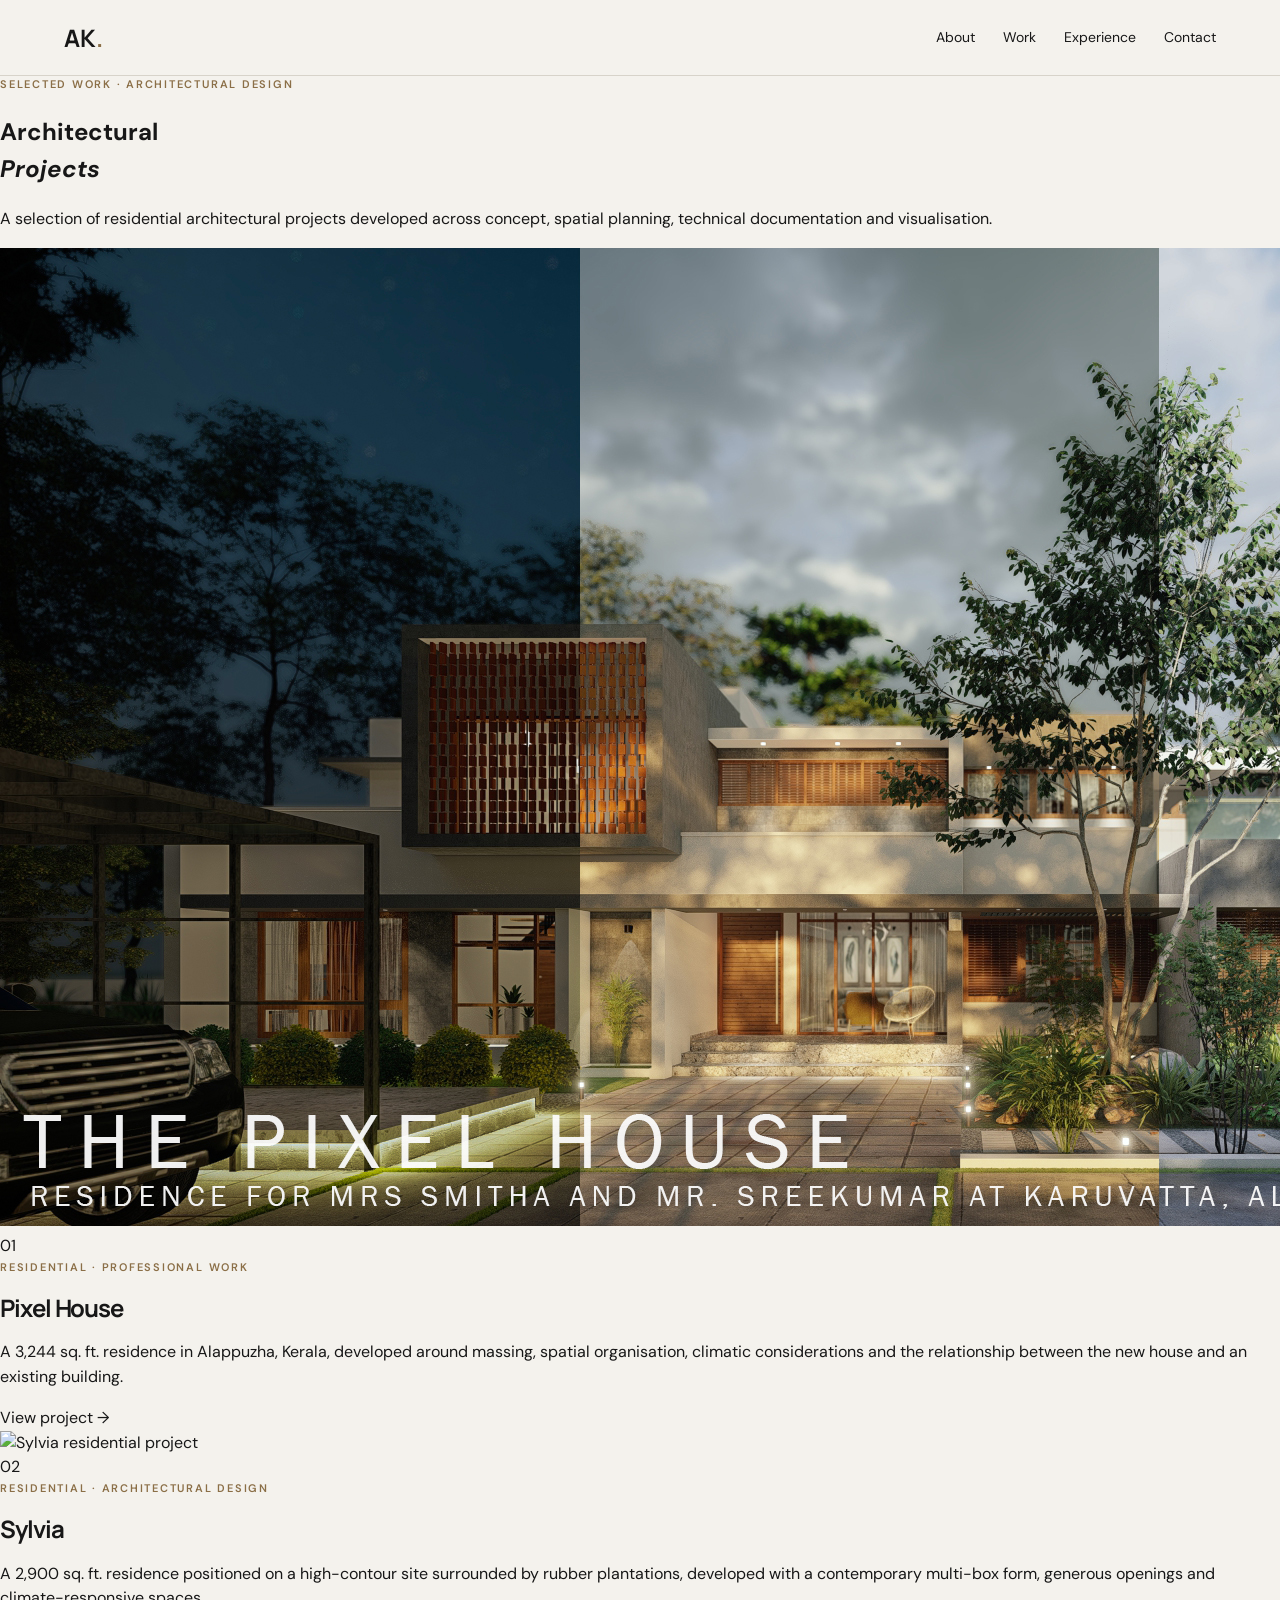
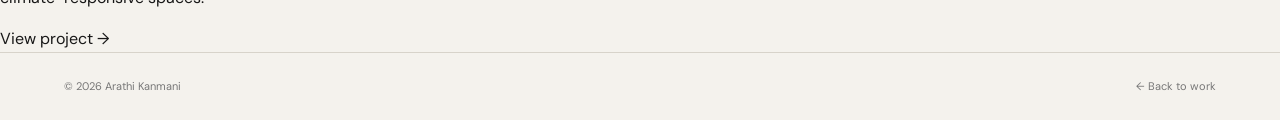
==== architectural-projects.html @ 689aa251 "Create architectural-projects.html" ====
<!doctype html>
<html lang="en">

<head>
    <meta charset="utf-8">
    <meta name="viewport" content="width=device-width, initial-scale=1">

    <title>Architectural Projects — Arathi Kanmani</title>

    <link rel="stylesheet" href="style.css">
</head>

<body>

<header class="site-header">

    <a class="logo" href="index.html">
        AK<span>.</span>
    </a>

    <nav>
        <a href="index.html#about">About</a>
        <a href="index.html#work">Work</a>
        <a href="index.html#experience">Experience</a>
        <a href="index.html#contact">Contact</a>
    </nav>

</header>


<main>

    <!-- PAGE HERO -->

    <section class="project-list-hero">

        <p class="eyebrow">
            SELECTED WORK · ARCHITECTURAL DESIGN
        </p>

        <h1>
            Architectural<br>
            <em>Projects</em>
        </h1>

        <p>
            A selection of residential architectural projects developed
            across concept, spatial planning, technical documentation
            and visualisation.
        </p>

    </section>


    <!-- PROJECTS -->

    <section class="architectural-projects">

        <!-- PIXEL HOUSE -->

        <a class="architectural-project-card"
           href="project-pixel-house.html">

            <div class="architectural-project-image">
                <img src="images/pixel-house-main.jpg"
                     alt="Pixel House residential project">
            </div>

            <div class="architectural-project-info">

                <div>
                    <span class="project-number">
                        01
                    </span>

                    <p class="eyebrow">
                        RESIDENTIAL · PROFESSIONAL WORK
                    </p>

                    <h2>
                        Pixel House
                    </h2>
                </div>

                <div class="architectural-project-description">

                    <p>
                        A 3,244 sq. ft. residence in Alappuzha, Kerala,
                        developed around massing, spatial organisation,
                        climatic considerations and the relationship
                        between the new house and an existing building.
                    </p>

                    <span class="project-view">
                        View project →
                    </span>

                </div>

            </div>

        </a>


        <!-- SYLVIA -->

        <a class="architectural-project-card"
           href="project-sylvia.html">

            <div class="architectural-project-image">
                <img src="images/project-sylvia-main.jpg"
                     alt="Sylvia residential project">
            </div>

            <div class="architectural-project-info">

                <div>
                    <span class="project-number">
                        02
                    </span>

                    <p class="eyebrow">
                        RESIDENTIAL · ARCHITECTURAL DESIGN
                    </p>

                    <h2>
                        Sylvia
                    </h2>
                </div>

                <div class="architectural-project-description">

                    <p>
                        A 2,900 sq. ft. residence positioned on a high-contour
                        site surrounded by rubber plantations, developed with
                        a contemporary multi-box form, generous openings and
                        climate-responsive spaces.
                    </p>

                    <span class="project-view">
                        View project →
                    </span>

                </div>

            </div>

        </a>

    </section>

</main>


<footer>

    <span>
        © 2026 Arathi Kanmani
    </span>

    <a href="index.html#work">
        ← Back to work
    </a>

</footer>

</body>
</html>
---- style.css ----
@import url('https://fonts.googleapis.com/css2?family=DM+Sans:wght@400;500;600&family=Manrope:wght@500;600;700&display=swap');

:root{
    --ink:#171717;
    --muted:#666;
    --paper:#f4f2ed;
    --line:#d7d3ca;
    --accent:#8b6f47
}

*{
    box-sizing:border-box
}

html{
    scroll-behavior:smooth
}

body{
    margin:0;
    background:var(--paper);
    color:var(--ink);
    font-family:"DM Sans",Arial,sans-serif;
    line-height:1.55
}

a{
    color:inherit;
    text-decoration:none
}

.site-header{
    height:76px;
    border-bottom:1px solid var(--line);
    display:flex;
    align-items:center;
    justify-content:space-between;
    padding:0 5vw;
    position:sticky;
    top:0;
    background:rgba(244,242,237,.94);
    backdrop-filter:blur(8px);
    z-index:10
}

.logo{
    font:700 24px Manrope
}

.logo span{
    color:var(--accent)
}

nav{
    display:flex;
    gap:28px;
    font-size:14px
}

nav a:hover,
.text-link:hover{
    color:var(--accent)
}

.menu-toggle{
    display:none;
    background:none;
    border:0;
    font-size:22px
}

.hero{
    min-height:82vh;
    padding:9vw 8vw;
    display:grid;
    grid-template-columns:1.05fr .95fr;
    gap:8vw;
    align-items:center
}

.eyebrow{
    font-size:11px;
    letter-spacing:.16em;
    font-weight:600;
    color:var(--accent);
    margin:0 0 20px
}

.hero h1,
h2{
    font-family:Manrope,Arial,sans-serif;
    line-height:1.02;
    letter-spacing:-.045em
}

.hero h1{
    font-size:clamp(48px,7vw,92px);
    margin:0 0 30px
}

.hero h1 em{
    font-style:normal;
    color:#777
}

.lead{
    font-size:20px;
    max-width:620px;
    color:#555
}

.actions{
    display:flex;
    gap:26px;
    align-items:center;
    margin-top:35px
}

.button{
    display:inline-block;
    background:var(--ink);
    color:white;
    padding:13px 19px;
    font-size:13px
}

.text-link{
    font-size:14px;
    font-weight:600
}

.hero-card{
    min-height:520px;
    display:flex;
    flex-direction:column;
    justify-content:flex-end
}

.placeholder,
.image-placeholder{
    background:#dedbd4;
    display:flex;
    align-items:center;
    justify-content:center;
    text-align:center;
    color:#777;
    letter-spacing:.08em;
    font-size:13px;
    overflow:hidden
}

.placeholder{
    height:420px
}

.hero-card img{
    width:100%;
    height:420px;
    object-fit:cover;
    display:block
}

.hero-card p{
    font-size:11px;
    color:#777
}

.image-placeholder{
    height:280px;
    margin-bottom:20px
}

.image-placeholder img{
    width:100%;
    height:100%;
    object-fit:cover;
    display:block
}

.featured .image-placeholder{
    height:380px
}

.intro-grid,
.split-section,
.about{
    padding:9vw 8vw;
    border-top:1px solid var(--line);
    display:grid;
    grid-template-columns:1fr 1fr;
    gap:10vw
}

.intro-grid h2,
.split-section h2,
.about h2,
.contact h2,
.cv h2{
    font-size:clamp(38px,5vw,65px);
    margin:0
}

.intro-grid p:not(.eyebrow),
.about p:not(.eyebrow),
.contact p:not(.eyebrow),
.wide-copy{
    font-size:18px;
    color:#555;
    max-width:650px
}

.section{
    padding:9vw 6vw
}

.section-head{
    display:flex;
    justify-content:space-between;
    align-items:end;
    margin:0 2vw 45px
}

.section-head h2{
    font-size:58px;
    margin:0
}

.section-head>p{
    color:#777
}

.project-grid{
    display:grid;
    grid-template-columns:repeat(2,1fr);
    gap:55px 28px
}

.project{
    display:block
}

.project.featured{
    grid-column:span 2
}

.project span{
    font-size:10px;
    letter-spacing:.13em;
    color:var(--accent)
}

.project h3{
    font:600 28px Manrope;
    margin:8px 0
}

.project p{
    color:#666;
    margin:0;
    max-width:600px
}

.project:hover .image-placeholder{
    transform:translateY(-4px);
    transition:.25s
}

.process{
    padding:10vw 8vw;
    background:#e8e5de
}

.process h2{
    font-size:clamp(42px,6vw,75px);
    max-width:800px;
    margin:0
}

.process-line{
    display:grid;
    grid-template-columns:repeat(5,1fr);
    border-top:1px solid #aaa;
    border-bottom:1px solid #aaa;
    margin:70px 0 35px
}

.process-line div{
    padding:25px 10px;
    border-right:1px solid #aaa;
    font-size:12px;
    letter-spacing:.12em
}

.process-line div:last-child{
    border:0
}

.process-line b{
    font-size:12px
}

.timeline article{
    padding:25px 0;
    border-top:1px solid var(--line)
}

.timeline article:last-child{
    border-bottom:1px solid var(--line)
}

.timeline span{
    font-size:10px;
    letter-spacing:.14em;
    color:var(--accent)
}

.timeline h3{
    font:600 24px Manrope;
    margin:7px 0
}

.timeline p{
    color:#666;
    margin:0
}

.skills{
    display:flex;
    flex-wrap:wrap;
    gap:9px;
    margin-top:30px
}

.skills span{
    border:1px solid var(--line);
    padding:8px 12px;
    font-size:12px
}

.cv,
.contact{
    padding:9vw 8vw;
    border-top:1px solid var(--line)
}

.cv p{
    color:#666
}

.contact{
    background:#1b1b1b;
    color:#eee
}

.contact .eyebrow{
    color:#c9a873
}

.contact h2{
    font-size:clamp(50px,8vw,100px)
}

.contact>p{
    max-width:650px
}

.contact-links{
    display:flex;
    flex-wrap:wrap;
    gap:28px;
    margin-top:45px
}

.contact-links a{
    border-bottom:1px solid #666;
    padding-bottom:4px
}

footer{
    padding:25px 5vw;
    display:flex;
    justify-content:space-between;
    font-size:11px;
    color:#777;
    border-top:1px solid var(--line)
}

code{
    background:#e5e1d9;
    padding:3px 5px
}


/* =========================================================
   PIXEL HOUSE PROJECT PAGE
   ========================================================= */

.project-hero{
    min-height:calc(100vh - 76px);
    padding:8vw;
    display:grid;
    grid-template-columns:0.85fr 1.15fr;
    gap:7vw;
    align-items:center;
    border-bottom:1px solid var(--line)
}

.project-hero-text{
    max-width:650px
}

.project-hero h1{
    font-family:Manrope,Arial,sans-serif;
    font-size:clamp(60px,8vw,110px);
    line-height:.94;
    letter-spacing:-.055em;
    margin:0 0 28px
}

.project-hero h1 em{
    font-style:normal;
    color:#777
}

.project-location{
    font-size:14px;
    color:#666;
    margin-bottom:25px
}

.project-hero .lead{
    font-size:18px;
    max-width:570px;
    color:#555
}

.project-hero-image{
    width:100%;
}

.project-hero-image img{
    width:100%;
    height:min(70vh,650px);
    object-fit:cover;
    display:block
}


/* PROJECT INFORMATION */

.project-meta{
    display:grid;
    grid-template-columns:repeat(2,1fr);
    gap:20px 35px;
    margin-top:45px;
    padding-top:25px;
    border-top:1px solid var(--line)
}

.project-meta div{
    display:flex;
    flex-direction:column;
    gap:5px
}

.project-meta span{
    font-size:9px;
    letter-spacing:.15em;
    color:var(--accent);
    font-weight:600
}

.project-meta strong{
    font-size:13px;
    font-weight:500
}


/* PROJECT INTRODUCTION */

.project-introduction{
    padding:9vw 8vw;
    border-bottom:1px solid var(--line);
    display:grid;
    grid-template-columns:.75fr 1.25fr;
    gap:10vw
}

.project-introduction h2{
    font-size:clamp(42px,5vw,68px);
    margin:0
}

.project-description{
    max-width:720px
}

.project-description p{
    font-size:18px;
    color:#555;
    margin:0 0 22px
}

.project-description p:last-child{
    margin-bottom:0
}


/* PROJECT SECTIONS */

.project-section{
    padding:8vw 6vw;
    border-bottom:1px solid var(--line)
}

.project-section-heading{
    margin:0 2vw 45px
}

.project-section-heading .eyebrow{
    margin-bottom:12px
}

.project-section-heading h2{
    font-size:clamp(40px,5vw,68px);
    margin:0
}


/* TWO COLUMN IMAGES */

.two-column-images{
    display:grid;
    grid-template-columns:repeat(2,1fr);
    gap:28px
}

.project-section figure{
    margin:0
}

.project-section figure img{
    width:100%;
    display:block
}

.project-section figcaption{
    font-size:11px;
    color:#777;
    margin-top:12px;
    letter-spacing:.05em
}


/* DRAWING IMAGES */

.drawing-images figure{
    background:#ebe9e3;
    padding:0
}

.drawing-images img{
    height:520px;
    object-fit:contain;
}


/* ELEVATIONS */

.four-column-images{
    display:grid;
    grid-template-columns:repeat(4,1fr);
    gap:18px
}

.four-column-images figure{
    min-width:0
}

.four-column-images img{
    width:100%;
    height:480px;
    object-fit:contain;
    background:#ebe9e3
}


/* SECTIONS + AXONOMETRIC */

.section-axon-grid{
    display:grid;
    grid-template-columns:1fr 1fr;
    gap:28px;
    align-items:start
}

.section-drawings{
    display:flex;
    flex-direction:column;
    gap:28px
}

.section-drawings figure,
.axonometric-image{
    background:#ebe9e3
}

.section-drawings img{
    width:100%;
    height:360px;
    object-fit:contain
}

.axonometric-image img{
    width:100%;
    height:750px;
    object-fit:contain
}


/* RENDERS */

.renders-section{
    padding-bottom:10vw
}

.render-grid{
    display:grid;
    grid-template-columns:repeat(4,1fr);
    gap:22px
}

.render-grid figure{
    margin:0
}

.render-grid img{
    width:100%;
    aspect-ratio:4 / 3;
    object-fit:cover;
    display:block
}

.render-grid figcaption{
    margin-top:10px;
    font-size:10px;
    color:#777;
    letter-spacing:.1em
}


/* PROJECT PAGE FOOTER */

.project-hero + .project-introduction{
    border-top:0
}


/* =========================================================
   RESPONSIVE
   ========================================================= */

@media(max-width:1000px){

    .project-hero{
        grid-template-columns:1fr;
        gap:50px;
        padding:12vw 7vw
    }

    .project-hero-image img{
        height:550px
    }

    .project-introduction{
        grid-template-columns:1fr;
        gap:40px;
        padding:12vw 7vw
    }

    .project-section{
        padding:12vw 5vw
    }

    .four-column-images{
        grid-template-columns:repeat(2,1fr)
    }

    .render-grid{
        grid-template-columns:repeat(2,1fr)
    }

    .section-axon-grid{
        grid-template-columns:1fr
    }

    .axonometric-image img{
        height:600px
    }
}


@media(max-width:750px){

    nav{
        display:none
    }

    .menu-toggle{
        display:block
    }

    .hero,
    .intro-grid,
    .split-section,
    .about{
        grid-template-columns:1fr;
        padding:18vw 7vw
    }

    .hero{
        min-height:auto
    }

    .hero-card{
        min-height:350px;
        margin-top:30px
    }

    .placeholder{
        height:330px
    }

    .section{
        padding:18vw 7vw
    }

    .section-head{
        display:block;
        margin-bottom:35px
    }

    .section-head h2{
        font-size:45px
    }

    .project-grid{
        grid-template-columns:1fr;
        gap:45px
    }

    .project.featured{
        grid-column:auto
    }

    .featured .image-placeholder{
        height:350px
    }

    .image-placeholder{
        height:260px
    }

    .process{
        padding:18vw 7vw
    }

    .process-line{
        grid-template-columns:1fr 1fr;
        margin:45px 0 25px
    }

    .process-line div{
        border-bottom:1px solid #aaa
    }

    .process-line div:nth-child(even){
        border-right:0
    }

    .contact-links{
        flex-direction:column
    }

    footer{
        flex-direction:column;
        gap:8px
    }


    /* PIXEL HOUSE MOBILE */

    .project-hero{
        padding:18vw 7vw;
        min-height:auto
    }

    .project-hero h1{
        font-size:clamp(58px,17vw,90px)
    }

    .project-hero-image img{
        height:380px
    }

    .project-meta{
        grid-template-columns:1fr;
        gap:18px;
        margin-top:35px
    }

    .project-introduction{
        padding:18vw 7vw
    }

    .project-description p{
        font-size:16px
    }

    .project-section{
        padding:18vw 7vw
    }

    .project-section-heading{
        margin:0 0 35px
    }

    .project-section-heading h2{
        font-size:42px
    }

    .two-column-images{
        grid-template-columns:1fr;
        gap:40px
    }

    .four-column-images{
        grid-template-columns:1fr 1fr;
        gap:12px
    }

    .four-column-images img{
        height:300px
    }

    .section-axon-grid{
        grid-template-columns:1fr
    }

    .section-drawings{
        gap:30px
    }

    .section-drawings img{
        height:300px
    }

    .axonometric-image img{
        height:400px
    }

    .render-grid{
        grid-template-columns:1fr 1fr;
        gap:12px
    }

    .render-grid img{
        aspect-ratio:1 / 1
    }
}
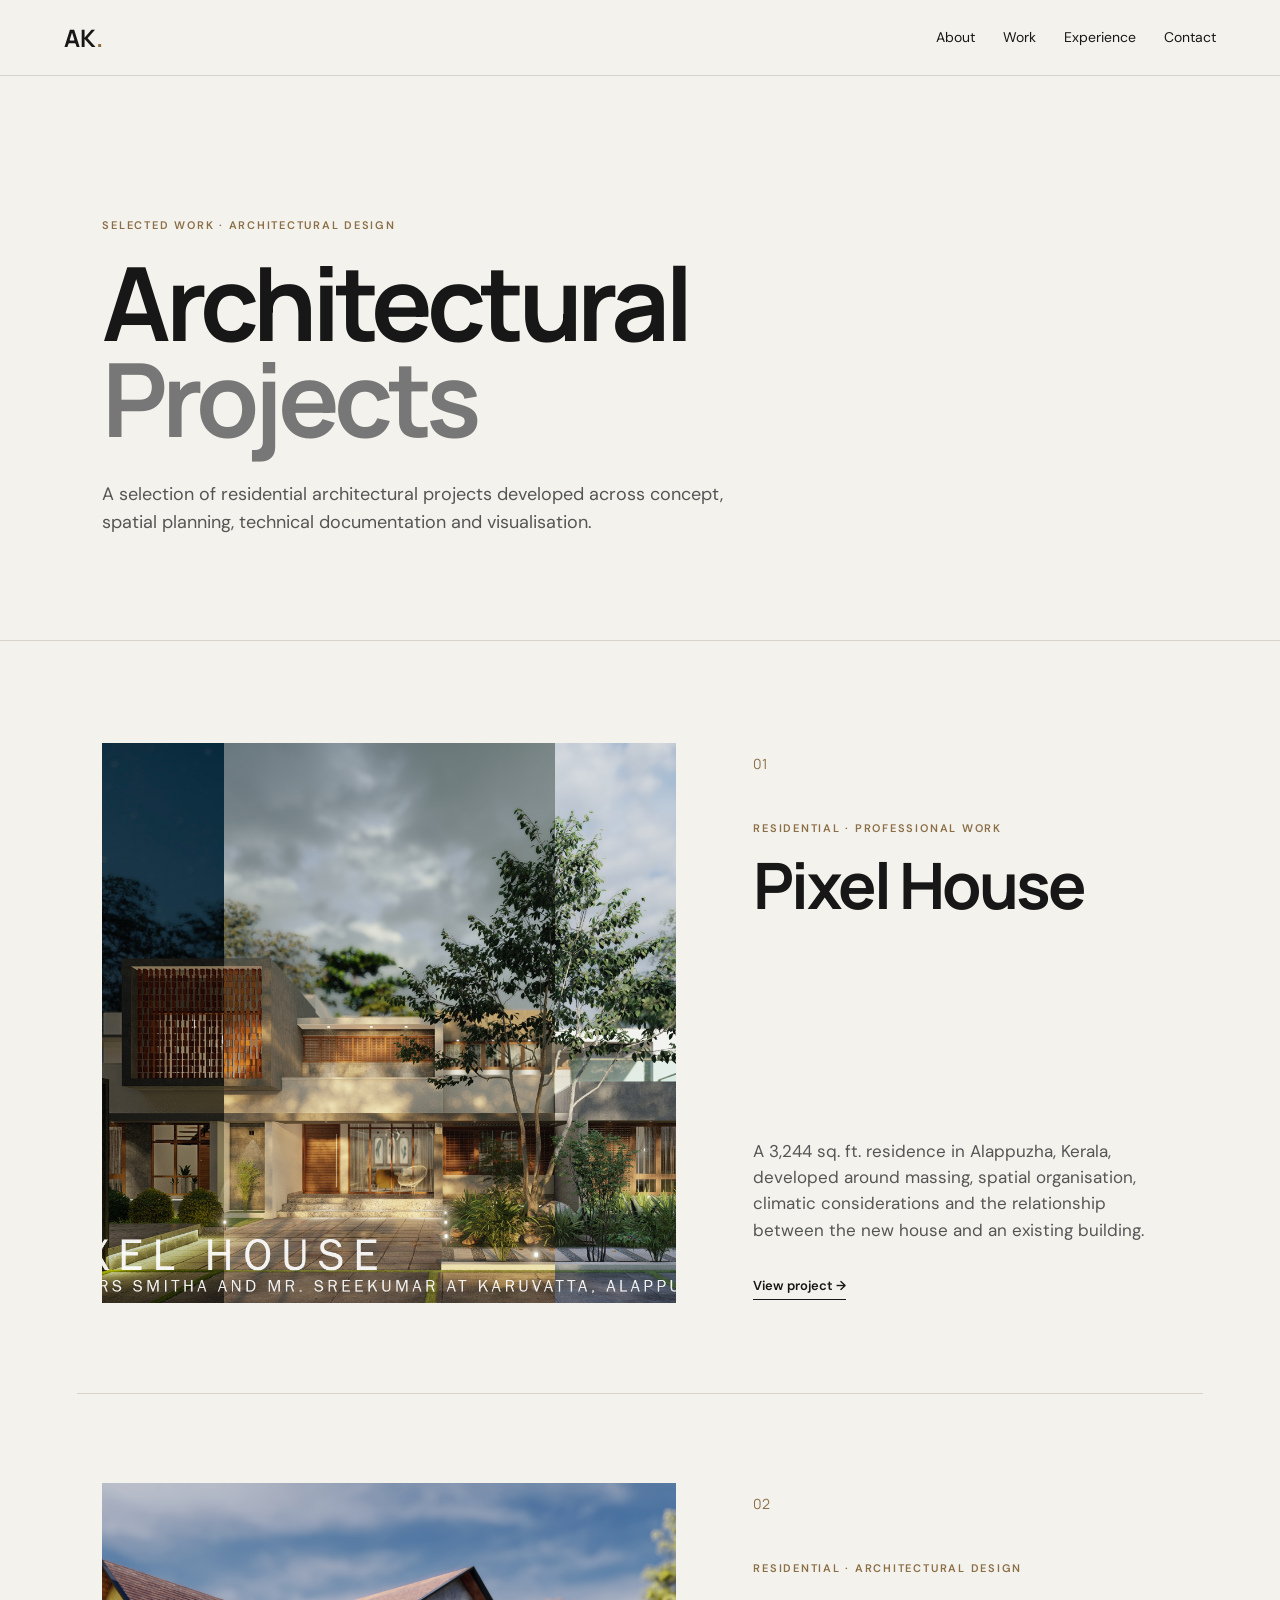
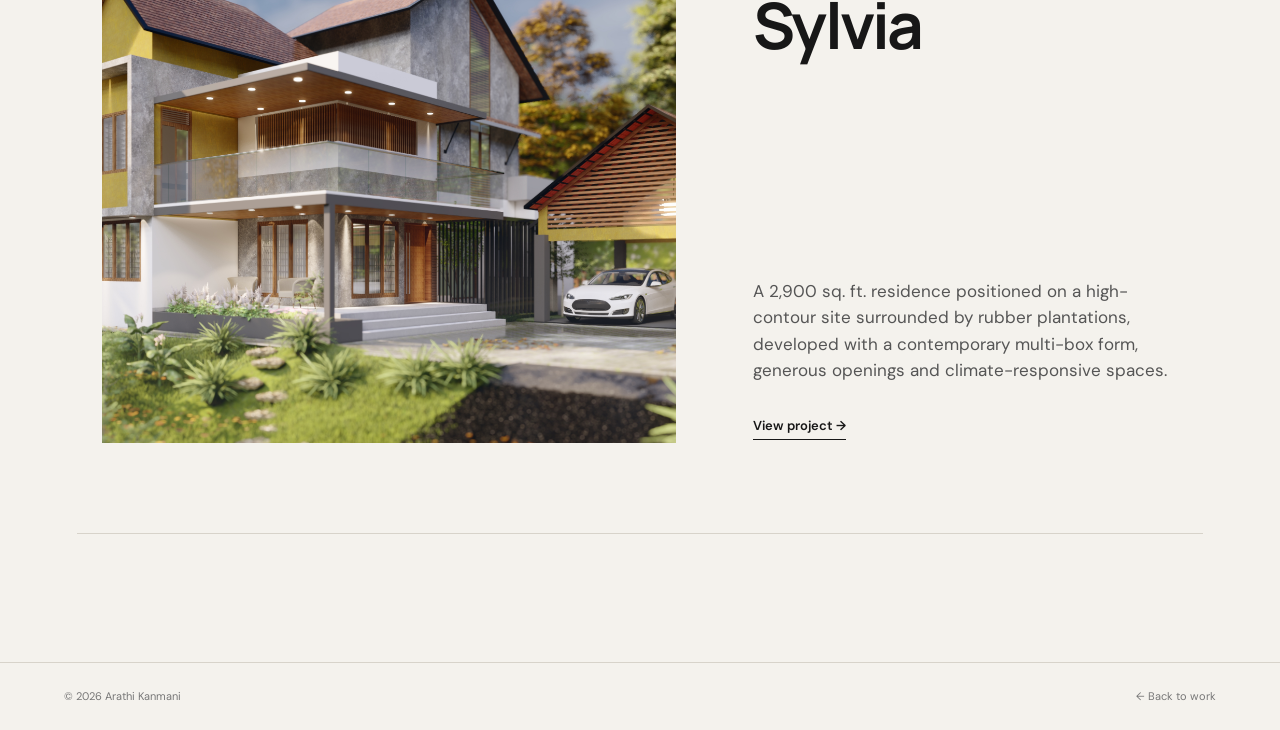
==== commit 7e5316d3: "Update architectural-projects.html" ====
--- a/architectural-projects.html
+++ b/architectural-projects.html
@@ -108,7 +108,7 @@
            href="project-sylvia.html">
 
             <div class="architectural-project-image">
-                <img src="images/project-sylvia-main.jpg"
+                <img src="images/sylvia-main.jpg"
                      alt="Sylvia residential project">
             </div>
 
--- a/style.css
+++ b/style.css
@@ -868,3 +868,435 @@
         aspect-ratio:1 / 1
     }
 }
+/* =========================================================
+   ARCHITECTURAL PROJECTS LANDING PAGE
+   ========================================================= */
+
+.project-list-hero{
+    padding:11vw 8vw 8vw;
+    border-bottom:1px solid var(--line);
+}
+
+.project-list-hero h1{
+    font-family:Manrope,Arial,sans-serif;
+    font-size:clamp(58px,8vw,110px);
+    line-height:.94;
+    letter-spacing:-.055em;
+    margin:0 0 35px;
+}
+
+.project-list-hero h1 em{
+    font-style:normal;
+    color:#777;
+}
+
+.project-list-hero > p:last-child{
+    max-width:650px;
+    font-size:18px;
+    color:#555;
+    margin:0;
+}
+
+
+/* PROJECT LIST */
+
+.architectural-projects{
+    padding:6vw 6vw 10vw;
+}
+
+.architectural-project-card{
+    display:grid;
+    grid-template-columns:1.15fr .85fr;
+    gap:6vw;
+    padding:7vw 2vw;
+    border-bottom:1px solid var(--line);
+}
+
+.architectural-project-card:first-child{
+    padding-top:2vw;
+}
+
+.architectural-project-card:hover
+.architectural-project-image img{
+    transform:scale(1.015);
+}
+
+.architectural-project-image{
+    overflow:hidden;
+    background:#dedbd4;
+}
+
+.architectural-project-image img{
+    width:100%;
+    height:560px;
+    object-fit:cover;
+    display:block;
+    transition:transform .4s ease;
+}
+
+.architectural-project-info{
+    display:grid;
+    grid-template-columns:1fr;
+    align-content:space-between;
+    padding:10px 0 5px;
+}
+
+.project-number{
+    display:block;
+    font-family:Manrope,Arial,sans-serif;
+    font-size:14px;
+    color:var(--accent);
+    margin-bottom:45px;
+}
+
+.architectural-project-info .eyebrow{
+    margin-bottom:15px;
+}
+
+.architectural-project-info h2{
+    font-family:Manrope,Arial,sans-serif;
+    font-size:clamp(42px,5vw,72px);
+    letter-spacing:-.045em;
+    margin:0;
+}
+
+.architectural-project-description{
+    max-width:480px;
+}
+
+.architectural-project-description p{
+    font-size:17px;
+    color:#555;
+    margin:0 0 30px;
+}
+
+.project-view{
+    font-size:13px;
+    font-weight:600;
+    border-bottom:1px solid var(--ink);
+    padding-bottom:5px;
+}
+
+.architectural-project-card:hover .project-view{
+    color:var(--accent);
+    border-color:var(--accent);
+}
+
+
+/* MOBILE */
+
+@media(max-width:750px){
+
+    .project-list-hero{
+        padding:18vw 7vw 14vw;
+    }
+
+    .project-list-hero h1{
+        font-size:clamp(55px,16vw,85px);
+    }
+
+    .project-list-hero > p:last-child{
+        font-size:16px;
+    }
+
+    .architectural-projects{
+        padding:5vw 7vw 18vw;
+    }
+
+    .architectural-project-card,
+    .architectural-project-card:first-child{
+        grid-template-columns:1fr;
+        gap:35px;
+        padding:14vw 0;
+    }
+
+    .architectural-project-image img{
+        height:380px;
+    }
+
+    .project-number{
+        margin-bottom:30px;
+    }
+
+    .architectural-project-info h2{
+        font-size:48px;
+    }
+
+    .architectural-project-description p{
+        font-size:16px;
+    }
+
+}/* =========================================================
+   SYLVIA PROJECT PAGE
+   ========================================================= */
+
+
+/* PROJECT HERO */
+
+.sylvia-project-hero{
+    min-height:88vh;
+    padding:8vw 8vw;
+    display:grid;
+    grid-template-columns:1fr 1fr;
+    gap:7vw;
+    align-items:center;
+    border-bottom:1px solid var(--line);
+}
+
+.sylvia-project-hero-text{
+    max-width:680px;
+}
+
+.sylvia-project-hero h1{
+    font-family:Manrope,Arial,sans-serif;
+    font-size:clamp(70px,9vw,125px);
+    line-height:.9;
+    letter-spacing:-.06em;
+    margin:0 0 25px;
+}
+
+.sylvia-project-hero .project-location{
+    font-size:15px;
+    color:#777;
+    margin:0 0 30px;
+}
+
+.sylvia-project-hero .lead{
+    font-size:19px;
+    max-width:620px;
+    color:#555;
+}
+
+.sylvia-project-hero-image{
+    background:#dedbd4;
+    overflow:hidden;
+}
+
+.sylvia-project-hero-image img{
+    width:100%;
+    height:auto;
+    aspect-ratio:16 / 9;
+    object-fit:cover;
+    display:block;
+}
+
+
+/* PROJECT META */
+
+.sylvia-project-hero .project-meta{
+    display:grid;
+    grid-template-columns:1fr 1fr;
+    gap:28px 35px;
+    margin-top:55px;
+    padding-top:30px;
+    border-top:1px solid var(--line);
+}
+
+.sylvia-project-hero .project-meta div{
+    display:flex;
+    flex-direction:column;
+    gap:5px;
+}
+
+.sylvia-project-hero .project-meta span{
+    font-size:9px;
+    letter-spacing:.14em;
+    color:var(--accent);
+}
+
+.sylvia-project-hero .project-meta strong{
+    font-size:13px;
+    font-weight:500;
+}
+
+
+/* INTRODUCTION */
+
+.sylvia-project-section{
+    padding:9vw 8vw;
+    border-top:1px solid var(--line);
+}
+
+.sylvia-project-section .project-section-heading{
+    margin-bottom:55px;
+}
+
+.sylvia-project-section .project-section-heading h2{
+    font-size:clamp(40px,5vw,68px);
+    margin:0;
+}
+
+.sylvia-project-section .project-section-heading .eyebrow{
+    margin-bottom:15px;
+}
+
+
+/* TWO COLUMN DRAWINGS */
+
+.sylvia-two-column-images{
+    display:grid;
+    grid-template-columns:1fr 1fr;
+    gap:35px;
+    align-items:start;
+}
+
+.sylvia-two-column-images figure{
+    margin:0;
+}
+
+.sylvia-two-column-images img{
+    width:100%;
+    height:auto;
+    display:block;
+    background:#dedbd4;
+}
+
+.sylvia-two-column-images figcaption,
+.sylvia-single-drawing figcaption,
+.sylvia-door-details figcaption{
+    margin-top:13px;
+    font-size:10px;
+    letter-spacing:.08em;
+    text-transform:uppercase;
+    color:#777;
+}
+
+
+/* GRID SETOUT */
+
+.sylvia-single-drawing{
+    display:flex;
+    justify-content:center;
+}
+
+.sylvia-single-drawing figure{
+    width:min(100%,750px);
+    margin:0;
+}
+
+.sylvia-single-drawing img{
+    width:100%;
+    height:auto;
+    display:block;
+    background:#dedbd4;
+}
+
+
+/* DOOR DETAILS */
+
+.sylvia-detail-section{
+    background:#e8e5de;
+}
+
+.sylvia-detail-intro{
+    max-width:650px;
+    margin:-25px 0 55px;
+}
+
+.sylvia-detail-intro p{
+    font-size:17px;
+    color:#555;
+}
+
+.sylvia-door-details{
+    display:grid;
+    grid-template-columns:repeat(3,1fr);
+    gap:28px;
+    align-items:start;
+}
+
+.sylvia-door-details figure{
+    margin:0;
+}
+
+.sylvia-door-details img{
+    width:100%;
+    height:auto;
+    display:block;
+    background:#fff;
+}
+
+
+/* CLOSE */
+
+.sylvia-project-close{
+    padding:11vw 8vw;
+    border-top:1px solid var(--line);
+}
+
+.sylvia-project-close h2{
+    font-size:clamp(45px,6vw,82px);
+    margin:0 0 55px;
+}
+
+.project-back-link{
+    display:inline-block;
+    font-size:13px;
+    font-weight:600;
+    border-bottom:1px solid var(--ink);
+    padding-bottom:5px;
+}
+
+.project-back-link:hover{
+    color:var(--accent);
+    border-color:var(--accent);
+}
+
+
+/* =========================================================
+   SYLVIA MOBILE
+   ========================================================= */
+
+@media(max-width:750px){
+
+    .sylvia-project-hero{
+        grid-template-columns:1fr;
+        gap:45px;
+        padding:18vw 7vw;
+    }
+
+    .sylvia-project-hero h1{
+        font-size:clamp(65px,18vw,95px);
+    }
+
+    .sylvia-project-hero .lead{
+        font-size:17px;
+    }
+
+    .sylvia-project-hero .project-meta{
+        grid-template-columns:1fr;
+        gap:22px;
+        margin-top:40px;
+    }
+
+    .sylvia-project-hero-image{
+        order:2;
+    }
+
+    .sylvia-project-section{
+        padding:18vw 7vw;
+    }
+
+    .sylvia-project-section .project-section-heading{
+        margin-bottom:35px;
+    }
+
+    .sylvia-two-column-images{
+        grid-template-columns:1fr;
+        gap:45px;
+    }
+
+    .sylvia-door-details{
+        grid-template-columns:1fr;
+        gap:45px;
+    }
+
+    .sylvia-detail-intro{
+        margin:-10px 0 40px;
+    }
+
+    .sylvia-project-close{
+        padding:18vw 7vw;
+    }
+
+}
